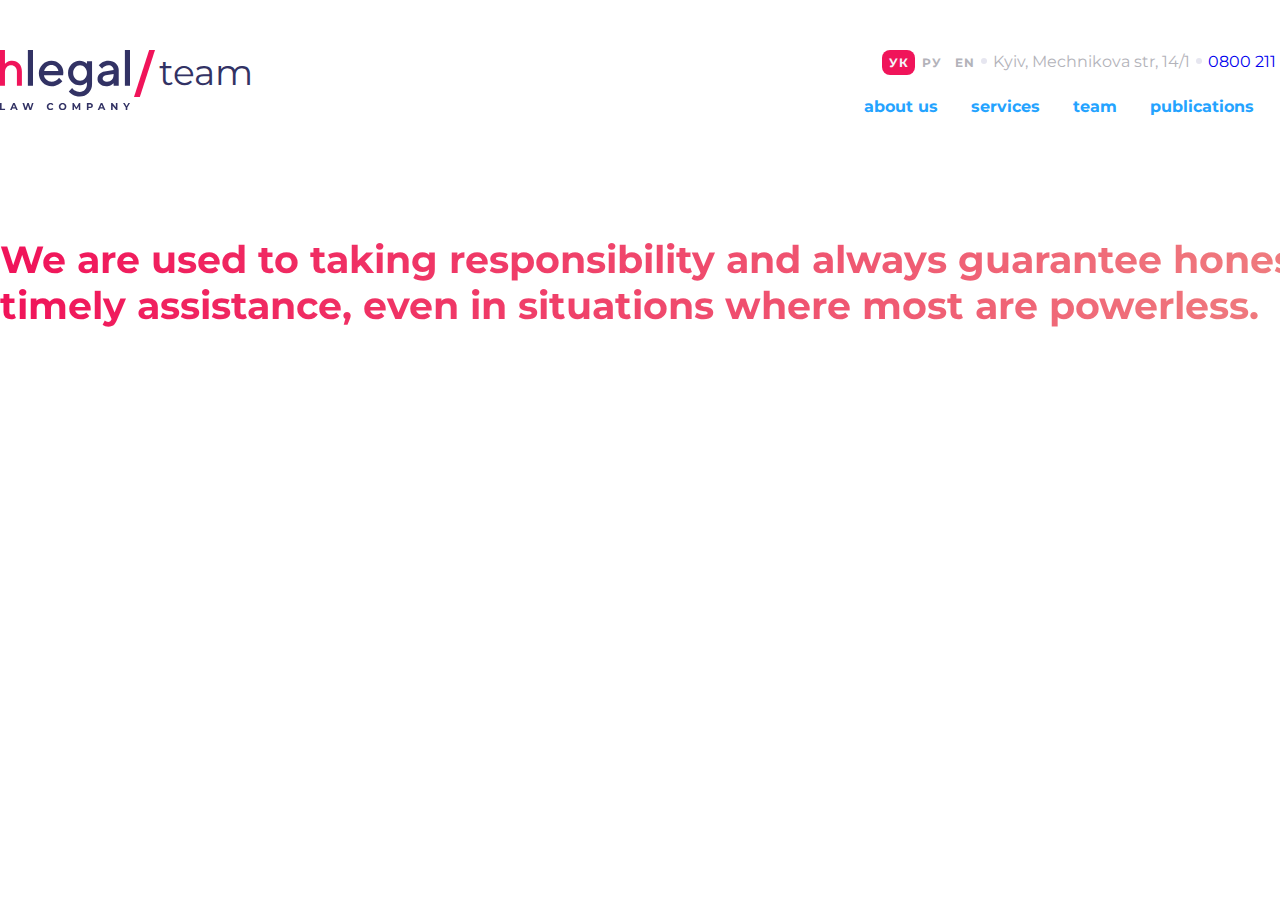
==== index.html @ 68254a96 "add header styles flex" ====
<!doctype html>
<html lang="en">
<head>
    <meta charset="UTF-8">
    <meta name="viewport"
          content="width=device-width, user-scalable=no, initial-scale=1.0, maximum-scale=1.0, minimum-scale=1.0">
    <meta http-equiv="X-UA-Compatible" content="ie=edge">
    <link rel="preconnect" href="https://fonts.googleapis.com">
    <link rel="preconnect" href="https://fonts.gstatic.com" crossorigin>
    <link href="https://fonts.googleapis.com/css2?family=Montserrat:ital,wght@0,400;0,600;0,700;0,800;1,400;1,600;1,700;1,800&display=swap" rel="stylesheet">
    <link rel="stylesheet" href="styles/styles.css">
    <title>Document</title>
</head>
<body>
    <header>
        <div class="wrapper">
            <div class="header">
                <div class="header-left">
                    <div class="logo-wrapper">
                        <a href="">
                            <img class="logo" src="./images/Logo.svg" alt="Hlegal"></a>
                    </div>
                    <p>team</p>
                </div>
                <div class="header-right">
                    <nav class="nav-header right-first">
                        <a class="language active" href="#">УК</a>
                        <a class="language" href="#">РУ</a>
                        <a class="language" href="#">EN</a>
                        <ul>
                            <li>Kyiv, Mechnikova str, 14/1</li>
                            <li>
                                <a href="tel:0800 211 927">0800 211 927</a></li>
                            <li>
                                <a href="">
                                    <img src="./images/Facebook-Header.svg" alt="">
                                </a>
                            </li>
                        </ul>
                    </nav>
                    <nav class="nav-header right-second">
                        <ul>
                            <li><a href="">about us</a></li>
                            <li><a href="">services</a></li>
                            <li><a href="">team</a></li>
                            <li><a href="">publications</a></li>
                            <li><a href="">contact</a></li>
                        </ul>
                    </nav>
                </div>

            </div>
        </div>
    </header>

    <div class="wrapper">
    <h1>
        We are used to taking responsibility and always guarantee honest, timely assistance,
        even in situations where most are powerless.
    </h1>
    </div>
</body>

<footer></footer>
</html>
---- styles/styles.css ----
*, html, body {
  margin: 0;
  padding: 0;
  box-sizing: border-box;
  text-decoration: none;
  font-family: "Montserrat", sans-serif;
}

body {
  display: grid;
  grid-template-rows: auto 1fr auto;
  min-height: 100vh;
}

.wrapper {
  margin: 0 auto;
  width: 1350px;
}

/*header styles*/
.header {
  display: flex;
  flex-direction: row;
  justify-content: space-between;
  margin: 50px 0 60px;
}

.header-left {
  display: flex;
  flex-direction: row;
}

.header-right {
  display: flex;
  flex-direction: column;
}

.nav-header {
  display: flex;
  flex-direction: row;
  justify-content: flex-end;
}

ul {
  list-style: none;
  display: flex;
  flex-direction: row;
}

.logo-wrapper {
  position: relative;
  margin-right: 29px;
}

.logo-wrapper:after {
  content: "";
  background: url("../images/Slash.svg") no-repeat;
  position: absolute;
  width: 21px;
  height: 47px;
  margin: 0 4px;
}

.header-left p {
  font-weight: 400;
  font-size: 36px;
  line-height: 44px;
  color: #323264;
}

.nav-header {
  align-items: baseline;
}

.language {
  font-weight: 700;
  font-size: 12px;
  line-height: 15px;
  text-align: center;
  letter-spacing: 1px;
  color: #B3B3BA;
  border-radius: 8px;
  padding: 5px 7px;
  width: 33px;
  height: 25px;
}

.language:hover {
  background: #F5F5FA;
  border-radius: 8px;
  padding: 5px 7px;
  width: 33px;
  height: 25px;
}

a.language.active {
  background: #F0145A;
  color: #F5F5FA;
}

header ul li {
  font-weight: 400;
  font-size: 16px;
  line-height: 20px;
  text-align: right;
  color: #B3B3BA;
  position: relative;
  margin-left: 18px;
  align-items: center;
}

header ul li:nth-child(1) {
  margin-left: 12px;
}

.nav-header.right-first {
  margin-bottom: 16px;
}

.nav-header.right-first ul li a:nth-child(2) {
  font-weight: 700;
  color: #B3B3BA;
}

.nav-header.right-first ul li::before {
  content: " ";
  width: 6px;
  height: 6px;
  position: absolute;
  background: #E6E6F0;
  border-radius: 50%;
  top: 6px;
  left: -12px;
}

.nav-header.right-second ul li a {
  font-weight: 700;
  font-size: 16px;
  line-height: 20px;
  color: #24A3FF;
  margin-left: 15px;
}

h1 {
  font-weight: 700;
  font-size: 38px;
  line-height: 46px;
  background: linear-gradient(90.13deg, #F0145A 0.84%, #EF8080 99.96%);
  -webkit-background-clip: text;
  -webkit-text-fill-color: transparent;
  margin: 60px auto;
}

/*# sourceMappingURL=styles.css.map */
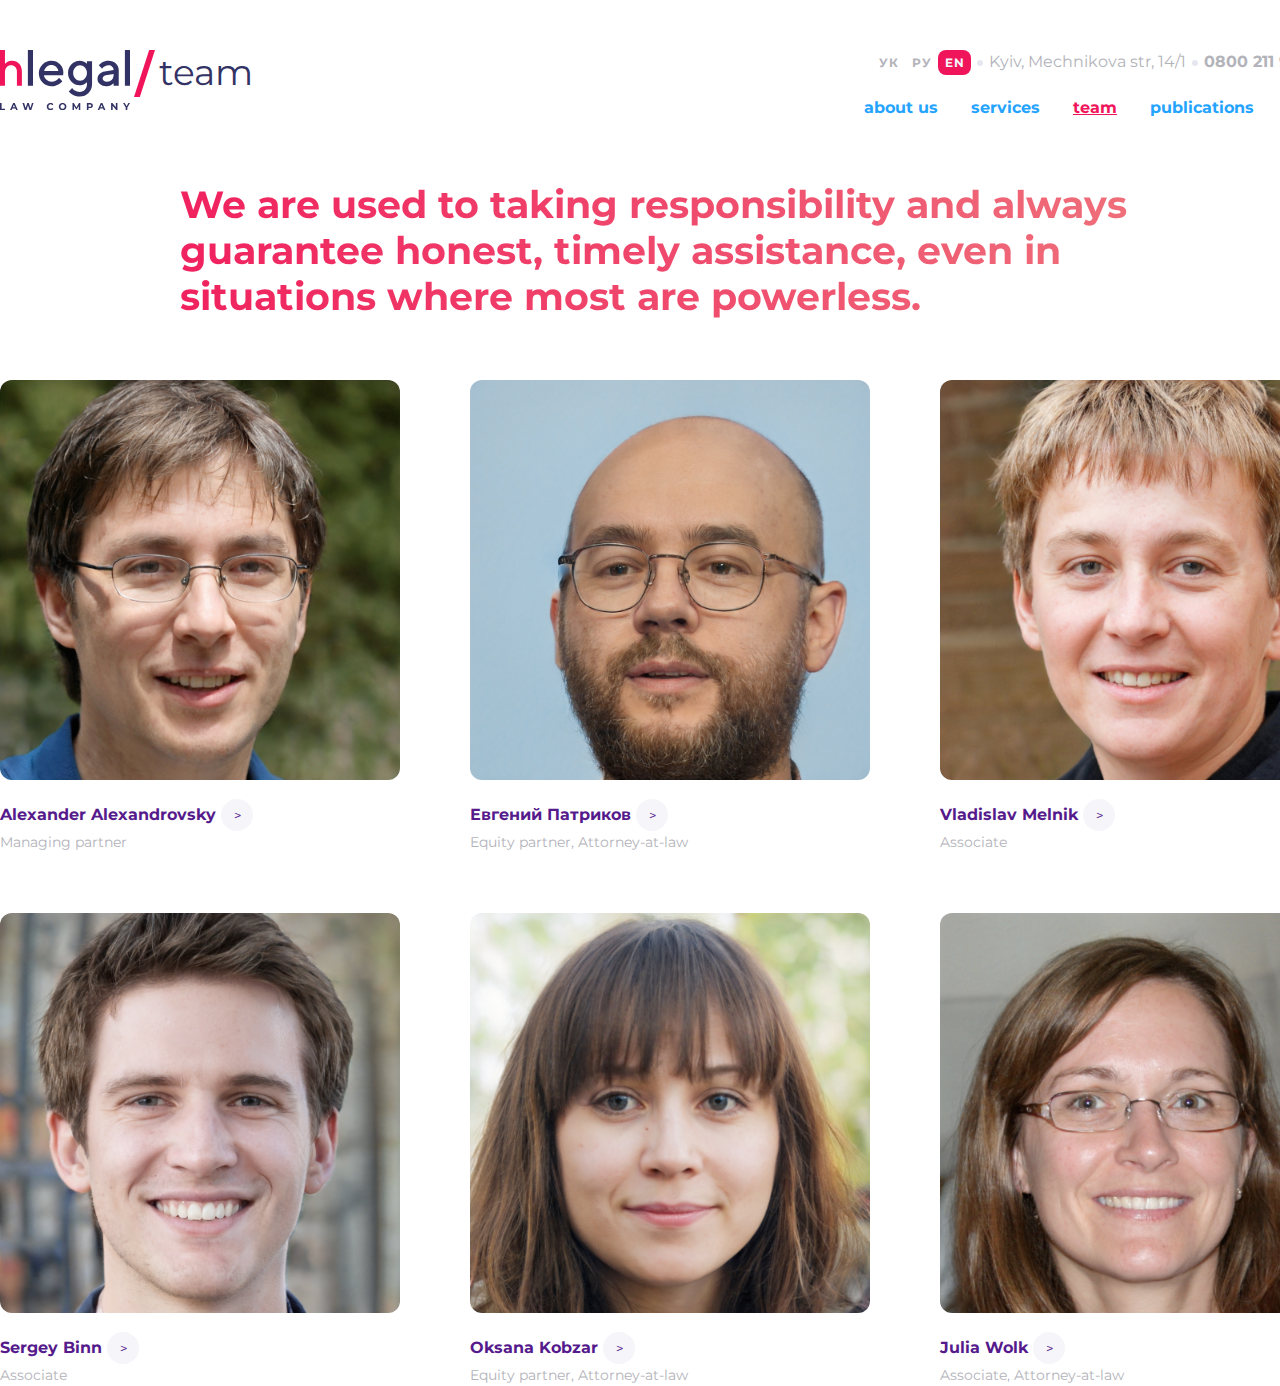
==== commit 8ddb74b8: "add main styles" ====
--- a/index.html
+++ b/index.html
@@ -22,33 +22,40 @@
                     </div>
                     <p>team</p>
                 </div>
-                <div class="header-right">
-                    <nav class="nav-header right-first">
-                        <a class="language active" href="#">УК</a>
-                        <a class="language" href="#">РУ</a>
-                        <a class="language" href="#">EN</a>
-                        <ul>
-                            <li>Kyiv, Mechnikova str, 14/1</li>
-                            <li>
-                                <a href="tel:0800 211 927">0800 211 927</a></li>
-                            <li>
-                                <a href="">
-                                    <img src="./images/Facebook-Header.svg" alt="">
-                                </a>
-                            </li>
-                        </ul>
-                    </nav>
-                    <nav class="nav-header right-second">
-                        <ul>
-                            <li><a href="">about us</a></li>
-                            <li><a href="">services</a></li>
-                            <li><a href="">team</a></li>
-                            <li><a href="">publications</a></li>
-                            <li><a href="">contact</a></li>
-                        </ul>
-                    </nav>
+                <div class="nav-header right-first">
+                    <a class="language" href="#">УК</a>
+                    <a class="language" href="#">РУ</a>
+                    <a class="language active" href="#">EN</a>
+                    <ul>
+                        <li>Kyiv, Mechnikova str, 14/1</li>
+                        <li>
+                            <a href="#">0800 211 927</a>
+                        </li>
+                        <li>
+                            <a href="#">
+                                <svg width="24" height="25" viewBox="0 0 24 25" fill="none" xmlns="http://www.w3.org/2000/svg">
+                                    <g clip-path="url(#clip0_47858_2917)">
+                                        <path d="M24 12.5733C24 5.90541 18.6274 0.5 12 0.5C5.37258 0.5 0 5.90541 0 12.5733C0 18.5995 4.38823 23.5943 10.125 24.5V16.0633H7.07813V12.5733H10.125V9.91343C10.125 6.88755 11.9165 5.21615 14.6576 5.21615C15.9705 5.21615 17.3438 5.45195 17.3438 5.45195V8.42313H15.8306C14.3399 8.42313 13.875 9.35379 13.875 10.3086V12.5733H17.2031L16.6711 16.0633H13.875V24.5C19.6118 23.5943 24 18.5995 24 12.5733Z" fill="currentColor"/>
+                                    </g>
+                                    <defs>
+                                        <clipPath id="clip0_47858_2917">
+                                            <rect width="24" height="24" fill="currentColor" transform="translate(0 0.5)"/>
+                                        </clipPath>
+                                    </defs>
+                                </svg>
+                            </a>
+                        </li>
+                    </ul>
                 </div>
-
+                <nav class="nav-header right-second">
+                    <ul>
+                        <li><a href="">about us</a></li>
+                        <li><a href="">services</a></li>
+                        <li><a  class="active" href="">team</a></li>
+                        <li><a href="">publications</a></li>
+                        <li><a href="">contact</a></li>
+                    </ul>
+                </nav>
             </div>
         </div>
     </header>
@@ -58,6 +65,42 @@
         We are used to taking responsibility and always guarantee honest, timely assistance,
         even in situations where most are powerless.
     </h1>
+
+        <div class="team">
+             <div class="people"><img src="./images/photo/Team-1.jpg" alt="">
+                <h4><a href="">Alexander Alexandrovsky</a>
+                    <button type="button"> <a href="">></a> </button>
+                </h4>
+                <span>Managing partner</span></div>
+            <div class="people"><img src="./images/photo/Team-2.jpg" alt="">
+                <h4><a href="">Евгений Патриков</a>
+                    <button type="button"> <a href="">></a> </button>
+                </h4>
+                <span>Equity partner, Attorney-at-law</span></div>
+            <div class="people"><img src="./images/photo/Team-3.jpg" alt="">
+                <h4><a href="">Vladislav Melnik</a>
+                    <button type="button"> <a href="">></a> </button>
+                </h4>
+                <span>Associate</span></div>
+            <div class="people"><img src="./images/photo/Team-4.jpg" alt="">
+                <h4><a href="">Sergey Binn</a>
+                    <button type="button"> <a href="">></a> </button>
+                </h4>
+                <span>Associate</span></div>
+            <div class="people"><img src="./images/photo/Team-5.jpg" alt="">
+                <h4><a href="">Oksana Kobzar</a>
+                    <button type="button"> <a href="">></a> </button>
+                </h4>
+                <span>Equity partner, Attorney-at-law</span></div>
+            <div class="people">
+                <img src="./images/photo/Team-6.jpg" alt="">
+                <h4><a href="">Julia Wolk</a>
+                    <button type="button"> <a href="">></a> </button>
+                </h4>
+                <span>Associate, Attorney-at-law</span>
+            </div>
+
+        </div>
     </div>
 </body>
 
--- a/styles/styles.css
+++ b/styles/styles.css
@@ -19,13 +19,15 @@
 
 /*header styles*/
 .header {
-  display: flex;
-  flex-direction: row;
-  justify-content: space-between;
-  margin: 50px 0 60px;
+  display: grid;
+  grid-template-columns: 1fr 1fr;
+  grid-template-rows: 0.5fr 0.5fr;
+  margin: 50px 0 0;
 }
 
 .header-left {
+  grid-row-start: 1;
+  grid-row-end: 3;
   display: flex;
   flex-direction: row;
 }
@@ -36,9 +38,9 @@
 }
 
 .nav-header {
-  display: flex;
-  flex-direction: row;
-  justify-content: flex-end;
+  display: inline-grid;
+  grid-template-columns: repeat(4, auto);
+  justify-content: end;
 }
 
 ul {
@@ -87,15 +89,6 @@
 
 .language:hover {
   background: #F5F5FA;
-  border-radius: 8px;
-  padding: 5px 7px;
-  width: 33px;
-  height: 25px;
-}
-
-a.language.active {
-  background: #F0145A;
-  color: #F5F5FA;
 }
 
 header ul li {
@@ -109,17 +102,17 @@
   align-items: center;
 }
 
-header ul li:nth-child(1) {
-  margin-left: 12px;
-}
-
 .nav-header.right-first {
   margin-bottom: 16px;
 }
-
-.nav-header.right-first ul li a:nth-child(2) {
-  font-weight: 700;
-  color: #B3B3BA;
+.nav-header.right-first a {
+  font-weight: 700;
+  color: #B3B3BA;
+}
+
+a.language.active {
+  background: #F0145A;
+  color: #F5F5FA;
 }
 
 .nav-header.right-first ul li::before {
@@ -129,7 +122,7 @@
   position: absolute;
   background: #E6E6F0;
   border-radius: 50%;
-  top: 6px;
+  top: 8px;
   left: -12px;
 }
 
@@ -139,6 +132,21 @@
   line-height: 20px;
   color: #24A3FF;
   margin-left: 15px;
+  position: relative;
+  margin-bottom: 5px;
+}
+
+.nav-header.right-second ul li a:hover {
+  text-decoration: underline;
+}
+
+.nav-header.right-second ul li a.active {
+  color: #F0145A;
+  text-decoration: underline;
+}
+
+.nav-header.right-second ul li a:hover svg {
+  color: #F0145A;
 }
 
 h1 {
@@ -149,6 +157,48 @@
   -webkit-background-clip: text;
   -webkit-text-fill-color: transparent;
   margin: 60px auto;
+  padding: 0 180px;
+}
+
+.team {
+  display: grid;
+  grid-template-columns: repeat(3, 1fr);
+  grid-auto-rows: auto;
+  grid-gap: 60px;
+}
+.team div {
+  width: 400px;
+}
+.team img {
+  height: 400px;
+  border-radius: 12px;
+  margin-bottom: 15px;
+}
+.team h4 {
+  font-weight: 700;
+  font-size: 16px;
+  line-height: 20px;
+  color: #323264;
+}
+
+button {
+  width: 32px;
+  height: 32px;
+  background-color: #F5F5FA;
+  outline: none;
+  border: 0;
+  border-radius: 50%;
+}
+
+span {
+  font-weight: 400;
+  font-size: 14px;
+  line-height: 22px;
+  color: #B3B3BA;
+}
+
+h4:hover a {
+  color: #F0145A;
 }
 
 /*# sourceMappingURL=styles.css.map */
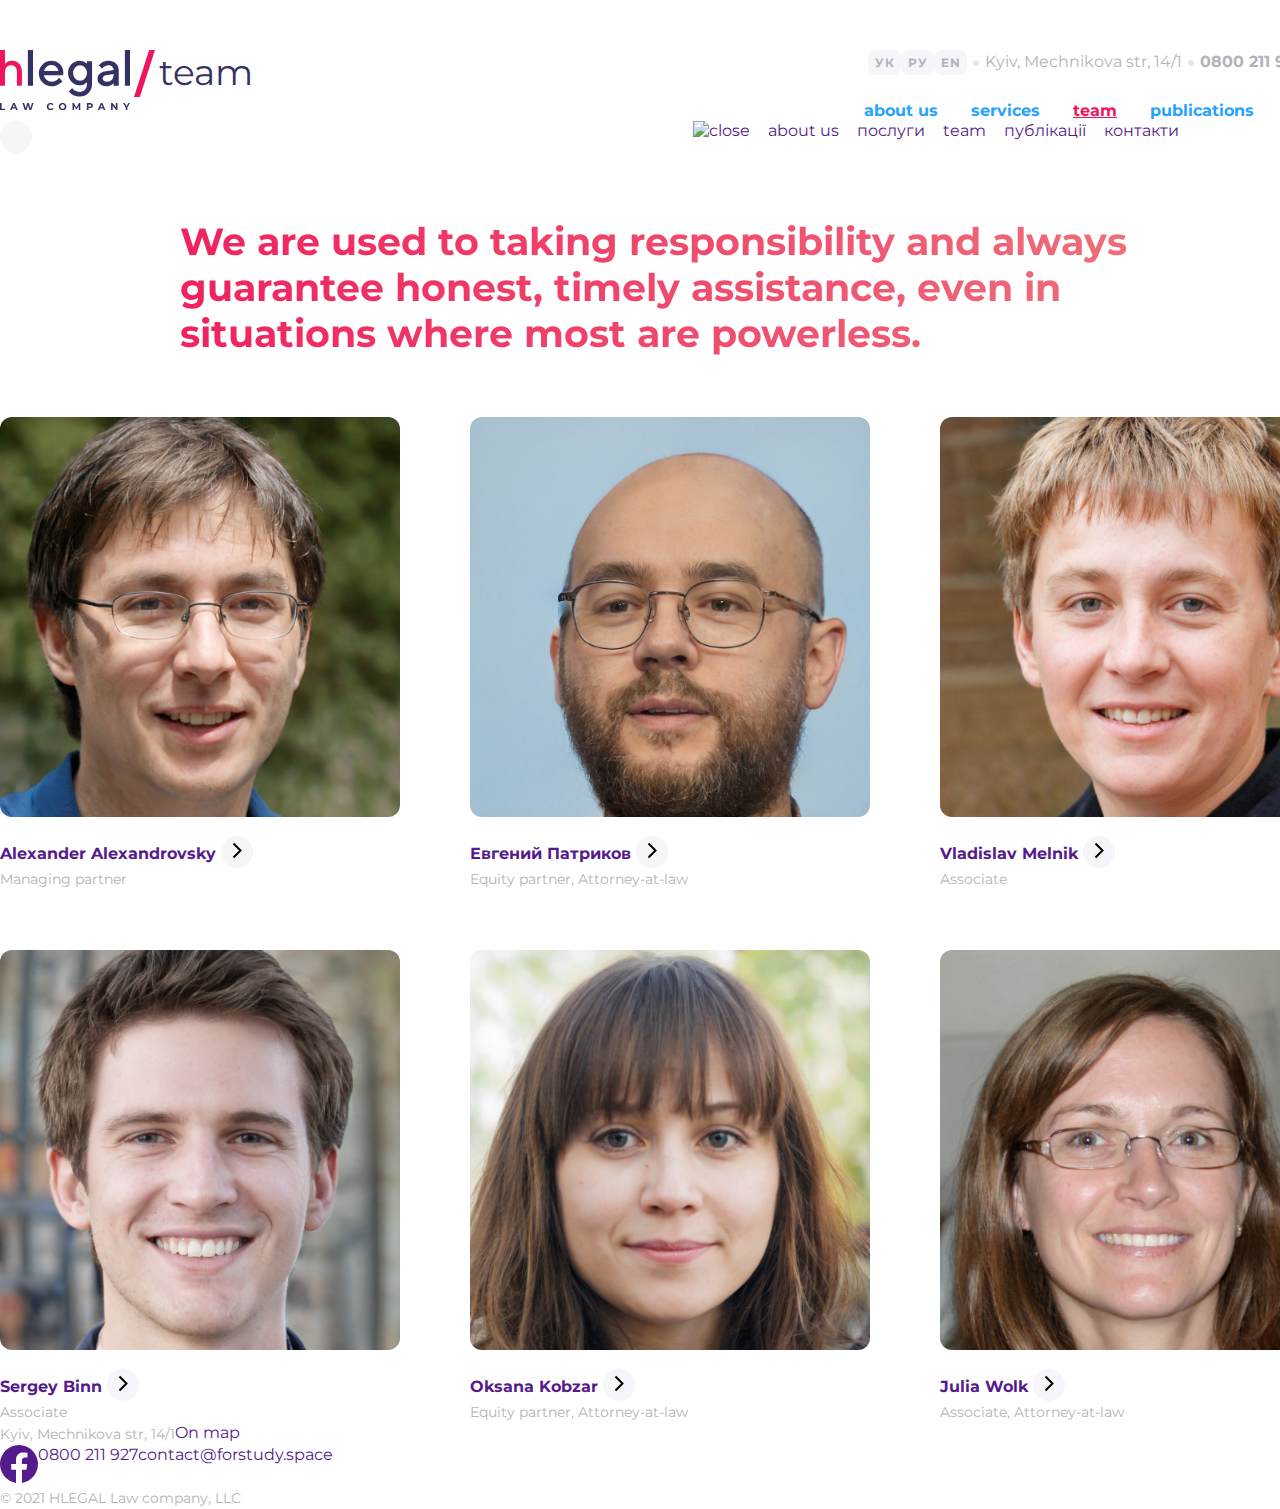
==== commit d9b37d29: "add about us page" ====
--- a/index.html
+++ b/index.html
@@ -1,108 +1,202 @@
-<!doctype html>
-<html lang="en">
-<head>
-    <meta charset="UTF-8">
-    <meta name="viewport"
-          content="width=device-width, user-scalable=no, initial-scale=1.0, maximum-scale=1.0, minimum-scale=1.0">
-    <meta http-equiv="X-UA-Compatible" content="ie=edge">
-    <link rel="preconnect" href="https://fonts.googleapis.com">
-    <link rel="preconnect" href="https://fonts.gstatic.com" crossorigin>
-    <link href="https://fonts.googleapis.com/css2?family=Montserrat:ital,wght@0,400;0,600;0,700;0,800;1,400;1,600;1,700;1,800&display=swap" rel="stylesheet">
-    <link rel="stylesheet" href="styles/styles.css">
-    <title>Document</title>
-</head>
-<body>
-    <header>
-        <div class="wrapper">
-            <div class="header">
-                <div class="header-left">
-                    <div class="logo-wrapper">
-                        <a href="">
-                            <img class="logo" src="./images/Logo.svg" alt="Hlegal"></a>
-                    </div>
-                    <p>team</p>
-                </div>
-                <div class="nav-header right-first">
-                    <a class="language" href="#">УК</a>
-                    <a class="language" href="#">РУ</a>
-                    <a class="language active" href="#">EN</a>
-                    <ul>
-                        <li>Kyiv, Mechnikova str, 14/1</li>
-                        <li>
-                            <a href="#">0800 211 927</a>
-                        </li>
-                        <li>
-                            <a href="#">
-                                <svg width="24" height="25" viewBox="0 0 24 25" fill="none" xmlns="http://www.w3.org/2000/svg">
-                                    <g clip-path="url(#clip0_47858_2917)">
-                                        <path d="M24 12.5733C24 5.90541 18.6274 0.5 12 0.5C5.37258 0.5 0 5.90541 0 12.5733C0 18.5995 4.38823 23.5943 10.125 24.5V16.0633H7.07813V12.5733H10.125V9.91343C10.125 6.88755 11.9165 5.21615 14.6576 5.21615C15.9705 5.21615 17.3438 5.45195 17.3438 5.45195V8.42313H15.8306C14.3399 8.42313 13.875 9.35379 13.875 10.3086V12.5733H17.2031L16.6711 16.0633H13.875V24.5C19.6118 23.5943 24 18.5995 24 12.5733Z" fill="currentColor"/>
-                                    </g>
-                                    <defs>
-                                        <clipPath id="clip0_47858_2917">
-                                            <rect width="24" height="24" fill="currentColor" transform="translate(0 0.5)"/>
-                                        </clipPath>
-                                    </defs>
-                                </svg>
-                            </a>
-                        </li>
-                    </ul>
-                </div>
-                <nav class="nav-header right-second">
-                    <ul>
-                        <li><a href="">about us</a></li>
-                        <li><a href="">services</a></li>
-                        <li><a  class="active" href="">team</a></li>
-                        <li><a href="">publications</a></li>
-                        <li><a href="">contact</a></li>
-                    </ul>
-                </nav>
-            </div>
-        </div>
-    </header>
-
-    <div class="wrapper">
-    <h1>
-        We are used to taking responsibility and always guarantee honest, timely assistance,
-        even in situations where most are powerless.
-    </h1>
-
-        <div class="team">
-             <div class="people"><img src="./images/photo/Team-1.jpg" alt="">
-                <h4><a href="">Alexander Alexandrovsky</a>
-                    <button type="button"> <a href="">></a> </button>
-                </h4>
-                <span>Managing partner</span></div>
-            <div class="people"><img src="./images/photo/Team-2.jpg" alt="">
-                <h4><a href="">Евгений Патриков</a>
-                    <button type="button"> <a href="">></a> </button>
-                </h4>
-                <span>Equity partner, Attorney-at-law</span></div>
-            <div class="people"><img src="./images/photo/Team-3.jpg" alt="">
-                <h4><a href="">Vladislav Melnik</a>
-                    <button type="button"> <a href="">></a> </button>
-                </h4>
-                <span>Associate</span></div>
-            <div class="people"><img src="./images/photo/Team-4.jpg" alt="">
-                <h4><a href="">Sergey Binn</a>
-                    <button type="button"> <a href="">></a> </button>
-                </h4>
-                <span>Associate</span></div>
-            <div class="people"><img src="./images/photo/Team-5.jpg" alt="">
-                <h4><a href="">Oksana Kobzar</a>
-                    <button type="button"> <a href="">></a> </button>
-                </h4>
-                <span>Equity partner, Attorney-at-law</span></div>
-            <div class="people">
-                <img src="./images/photo/Team-6.jpg" alt="">
-                <h4><a href="">Julia Wolk</a>
-                    <button type="button"> <a href="">></a> </button>
-                </h4>
-                <span>Associate, Attorney-at-law</span>
-            </div>
-
-        </div>
-    </div>
-</body>
-
-<footer></footer>
+<!doctype html>
+<html lang="en">
+<head>
+    <meta charset="UTF-8">
+    <meta name="viewport"
+          content="width=device-width, user-scalable=no, initial-scale=1.0, maximum-scale=1.0, minimum-scale=1.0">
+    <meta http-equiv="X-UA-Compatible" content="ie=edge">
+    <link rel="preconnect" href="https://fonts.googleapis.com">
+    <link rel="preconnect" href="https://fonts.gstatic.com" crossorigin>
+    <link href="https://fonts.googleapis.com/css2?family=Montserrat:ital,wght@0,400;0,600;0,700;0,800;1,400;1,600;1,700;1,800&display=swap" rel="stylesheet">
+    <link rel="stylesheet" href="styles/styles.css">
+    <title>Document</title>
+</head>
+<body>
+    <header>
+        <div class="wrapper-header">
+            <div class="header">
+                <div class="header-left">
+                    <div class="logo-wrapper">
+                        <a href="">
+                            <img class="logo" src="./images/Logo.svg" alt="Hlegal"></a>
+                    </div>
+                    <p>team</p>
+                </div>
+                <div class="nav-header right-first">
+                    <button class="language">УК</button>
+                    <button class="language">РУ</button>
+                    <button class="language active">EN</button>
+
+                    <ul>
+                        <li class="header-address-mobile">Kyiv, Mechnikova str, 14/1</li>
+                        <li class="header-tel">
+                            <a class="tel" href="#">0800 211 927</a>
+                        </li>
+                        <li>
+                            <a class="facebook-header" href="#">
+                                <svg width="28" height="28" viewBox="0 0 24 25" fill="none" xmlns="http://www.w3.org/2000/svg">
+                                    <g clip-path="url(#clip0_47858_2917)">
+                                        <path d="M24 12.5733C24 5.90541 18.6274 0.5 12 0.5C5.37258 0.5 0 5.90541 0 12.5733C0 18.5995 4.38823 23.5943 10.125 24.5V16.0633H7.07813V12.5733H10.125V9.91343C10.125 6.88755 11.9165 5.21615 14.6576 5.21615C15.9705 5.21615 17.3438 5.45195 17.3438 5.45195V8.42313H15.8306C14.3399 8.42313 13.875 9.35379 13.875 10.3086V12.5733H17.2031L16.6711 16.0633H13.875V24.5C19.6118 23.5943 24 18.5995 24 12.5733Z" fill="currentColor"/>
+                                    </g>
+                                    <defs>
+                                        <clipPath id="clip0_47858_2917">
+                                            <rect width="28" height="24" fill="white" transform="translate(0 0.5)"/>
+                                        </clipPath>
+                                    </defs>
+                                </svg>
+                            </a>
+                        </li>
+                    </ul>
+                </div>
+                <nav class="nav-header right-second">
+                    <ul>
+                        <li><a href="">about us</a></li>
+                        <li><a href="">services</a></li>
+                        <li><a  class="active" href="">team</a></li>
+                        <li><a href="">publications</a></li>
+                        <li><a href="">contact</a></li>
+                    </ul>
+                </nav>
+                <button class="header-button-burger">
+                    <img src="./images/Hamburger.svg" alt="">
+                </button>
+                <ul class="submenu">
+                    <li class="submenu-link"><a href=""><img src="./images/Close.svg" alt="close"></a></li>
+                    <li class="submenu-link"><a href="">about us</a></li>
+                    <li class="submenu-link"><a href="">послуги</a></li>
+                    <li class="submenu-link"><a class="active" href="">team</a></li>
+                    <li class="submenu-link"><a href="">публікації</a></li>
+                    <li class="submenu-link"><a href="">контакти</a></li>
+                </ul>
+            </div>
+        </div>
+    </header>
+
+    <div class="wrapper">
+        <h1>
+            We are used to taking responsibility and always guarantee honest, timely assistance,
+            even in situations where most are powerless.
+        </h1>
+
+        <div class="team">
+             <div class="people">
+                 <img src="./images/photo/Team-1.jpg" alt="">
+                 <h4>
+                     <a href="">Alexander Alexandrovsky
+                        <button type="button">
+                                <svg width="10" height="17" viewBox="0 0 10 17" fill="none" xmlns="http://www.w3.org/2000/svg">
+                                <path d="M1.5 15.5L8.5 8.5L1.5 1.5" stroke="currentColor" stroke-width="2"/>
+                                </svg>
+                        </button>
+                     </a>
+                </h4>
+                <span>Managing partner</span></div>
+             <div class="people"><img src="./images/photo/Team-2.jpg" alt="">
+                <h4>
+                    <a href="">Евгений Патриков
+                        <button type="button">
+                            <svg width="10" height="17" viewBox="0 0 10 17" fill="none" xmlns="http://www.w3.org/2000/svg">
+                            <path d="M1.5 15.5L8.5 8.5L1.5 1.5" stroke="currentColor" stroke-width="2"/>
+                            </svg>
+                        </button>
+                    </a>
+                </h4>
+                <span>Equity partner, Attorney-at-law</span></div>
+             <div class="people">
+                 <img src="./images/photo/Team-3.jpg" alt="">
+                 <h4>
+                        <a href="">Vladislav Melnik
+                            <button type="button">
+                                <svg width="10" height="17" viewBox="0 0 10 17" fill="none" xmlns="http://www.w3.org/2000/svg">
+                                <path d="M1.5 15.5L8.5 8.5L1.5 1.5" stroke="currentColor" stroke-width="2"/>
+                                </svg>
+                            </button>
+                        </a>
+                 </h4>
+                 <span>Associate</span></div>
+             <div class="people">
+                    <img src="./images/photo/Team-4.jpg" alt="">
+                    <h4>
+                        <a href="">Sergey Binn
+                            <button type="button">
+                                <svg width="10" height="17" viewBox="0 0 10 17" fill="none" xmlns="http://www.w3.org/2000/svg">
+                                <path d="M1.5 15.5L8.5 8.5L1.5 1.5" stroke="currentColor" stroke-width="2"/>
+                                </svg>
+                             </button>
+                        </a>
+                    </h4>
+                    <span>Associate</span></div>
+             <div class="people"><img src="./images/photo/Team-5.jpg" alt="">
+                <h4>
+                    <a href="">Oksana Kobzar
+                        <button type="button">
+                            <svg width="10" height="17" viewBox="0 0 10 17" fill="none" xmlns="http://www.w3.org/2000/svg">
+                            <path d="M1.5 15.5L8.5 8.5L1.5 1.5" stroke="currentColor" stroke-width="2"/>
+                            </svg>
+                         </button>
+                    </a>
+                </h4>
+                <span>Equity partner, Attorney-at-law</span></div>
+             <div class="people">
+                <img src="./images/photo/Team-6.jpg" alt="">
+                <h4>
+                    <a href="">Julia Wolk
+                        <button type="button">
+                            <svg width="10" height="17" viewBox="0 0 10 17" fill="none" xmlns="http://www.w3.org/2000/svg">
+                            <path d="M1.5 15.5L8.5 8.5L1.5 1.5" stroke="currentColor" stroke-width="2"/>
+                            </svg>
+                        </button>
+                    </a>
+                </h4>
+                <span>Associate, Attorney-at-law</span>
+            </div>
+
+        </div>
+    </div>
+</body>
+    <footer>
+    <div class="wrapper">
+        <div class="footer">
+            <div class="footer-left">
+                <div class="footer-left--first">
+                    <ul>
+                        <li>
+                            <span class="address">Kyiv, Mechnikova str, 14/1</span>
+                        </li>
+                        <li>
+                            <a class="map" href="">On map</a>
+                        </li>
+                    </ul>
+                </div>
+                <div class="footer-left--second">
+                    <ul>
+                        <li>
+                            <a class="facebook-footer" href="">
+                                <svg width="38" height="38" viewBox="0 0 38 38" fill="none" xmlns="http://www.w3.org/2000/svg">
+                                    <g clip-path="url(#clip0_22721_6812)">
+                                <path d="M38 19.1161C38 8.55857 29.4934 0 19 0C8.50658 0 0 8.55857 0 19.1161C0 28.6575 6.94803 36.5659 16.0312 38V24.6419H11.207V19.1161H16.0312V14.9046C16.0312 10.1136 18.8678 7.46723 23.2078 7.46723C25.2866 7.46723 27.4609 7.84059 27.4609 7.84059V12.545H25.0651C22.7048 12.545 21.9688 14.0185 21.9688 15.5302V19.1161H27.2383L26.3959 24.6419H21.9688V38C31.052 36.5659 38 28.6575 38 19.1161Z" fill="currentColor"/>
+                            </g>
+                                    <defs>
+                                <clipPath id="clip0_22721_6812">
+                                    <rect width="38" height="38" fill="white"/>
+                                </clipPath>
+                            </defs>
+                                </svg>
+                            </a>
+                        </li>
+                        <li><a class="tel" href="">0800 211 927</a></li>
+                        <li><a class="mail" href="">contact@forstudy.space</a></li>
+                    </ul>
+                </div>
+            </div>
+
+            <div class="footer-right">
+                <a href=""><span>© 2021 HLEGAL Law company, LLC</span>
+                </a>
+            </div>
+
+        </div>
+
+    </div>
+</footer>
 </html>